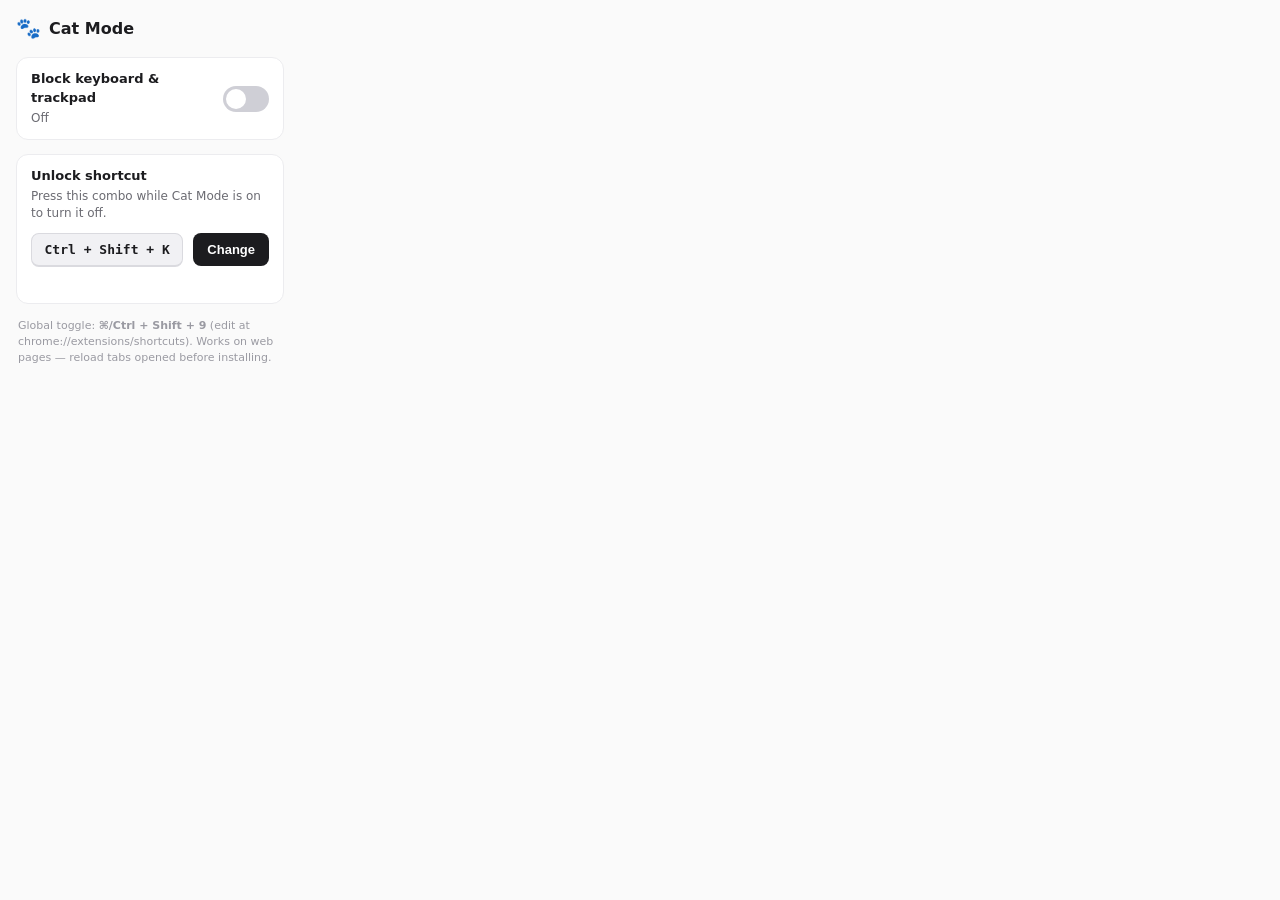
==== popup.html @ 43429c3d "Initial commit: Cat Mode — Keyboard Guard Chrome extension MV3 extension that blocks keyboard/trackp" ====
<!DOCTYPE html>
<html>
<head>
  <meta charset="utf-8" />
  <link rel="stylesheet" href="popup.css" />
</head>
<body>
  <header>
    <span class="paw">🐾</span>
    <h1>Cat Mode</h1>
  </header>

  <div class="row toggle-row">
    <div>
      <div class="label">Block keyboard &amp; trackpad</div>
      <div class="sub" id="status-sub">Off</div>
    </div>
    <label class="switch">
      <input type="checkbox" id="toggle" />
      <span class="slider"></span>
    </label>
  </div>

  <div class="section">
    <div class="label">Unlock shortcut</div>
    <div class="sub">Press this combo while Cat Mode is on to turn it off.</div>
    <div class="combo-row">
      <kbd id="combo-display">Ctrl + Shift + K</kbd>
      <button id="record-btn">Change</button>
    </div>
    <div class="hint" id="record-hint"></div>
  </div>

  <p class="footnote">
    Global toggle: <strong>⌘/Ctrl + Shift + 9</strong> (edit at
    chrome://extensions/shortcuts). Works on web pages — reload tabs opened
    before installing.
  </p>

  <script src="popup.js"></script>
</body>
</html>
---- popup.css ----
* { box-sizing: border-box; }

body {
  width: 300px;
  margin: 0;
  padding: 14px 16px 16px;
  font: 13px/1.45 -apple-system, system-ui, "Segoe UI", sans-serif;
  color: #1c1c1f;
  background: #fafafa;
}

header {
  display: flex;
  align-items: center;
  gap: 8px;
  margin-bottom: 14px;
}
.paw { font-size: 20px; }
h1 { font-size: 16px; margin: 0; font-weight: 700; }

.row { display: flex; align-items: center; justify-content: space-between; }
.label { font-weight: 600; }
.sub { color: #6b6b72; font-size: 12px; margin-top: 2px; }

.toggle-row {
  background: #fff;
  border: 1px solid #ececef;
  border-radius: 12px;
  padding: 12px 14px;
}

.section {
  margin-top: 14px;
  background: #fff;
  border: 1px solid #ececef;
  border-radius: 12px;
  padding: 12px 14px;
}

.combo-row {
  display: flex;
  align-items: center;
  justify-content: space-between;
  gap: 10px;
  margin-top: 10px;
}

kbd {
  flex: 1;
  display: inline-block;
  text-align: center;
  font: 600 13px/1 ui-monospace, Menlo, monospace;
  background: #f1f1f4;
  border: 1px solid #dadadf;
  border-bottom-width: 2px;
  border-radius: 8px;
  padding: 9px 8px;
  color: #1c1c1f;
}
kbd.recording { background: #fff4e0; border-color: #f0b34d; color: #9a5b00; }

button {
  border: none;
  border-radius: 8px;
  padding: 9px 14px;
  font-weight: 600;
  font-size: 13px;
  background: #1c1c1f;
  color: #fff;
  cursor: pointer;
}
button:hover { background: #000; }

.hint { color: #6b6b72; font-size: 12px; margin-top: 8px; min-height: 16px; }
.footnote { color: #9a9aa2; font-size: 11px; margin: 14px 2px 0; }

/* Toggle switch */
.switch { position: relative; display: inline-block; width: 46px; height: 26px; flex: none; }
.switch input { opacity: 0; width: 0; height: 0; }
.slider {
  position: absolute; inset: 0; cursor: pointer;
  background: #cfcfd6; border-radius: 999px; transition: .2s;
}
.slider::before {
  content: ""; position: absolute; height: 20px; width: 20px;
  left: 3px; top: 3px; background: #fff; border-radius: 50%; transition: .2s;
}
.switch input:checked + .slider { background: #e23b3b; }
.switch input:checked + .slider::before { transform: translateX(20px); }
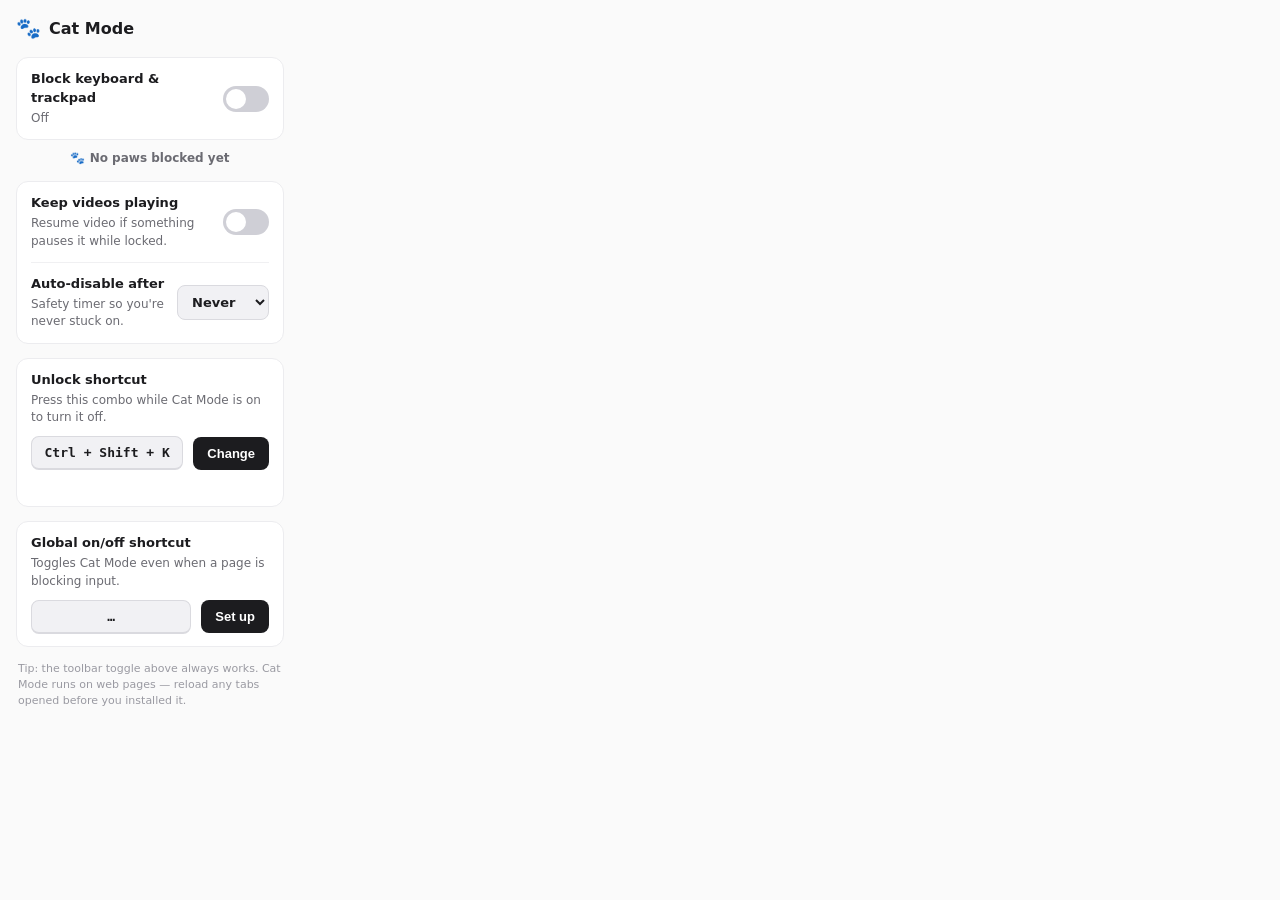
==== commit 7a55be7c: "Enhance Cat Mode functionality and user experience - Introduced a welcome page for first-time users " ====
--- a/popup.html
+++ b/popup.html
@@ -21,6 +21,34 @@
     </label>
   </div>
 
+  <div class="stat" id="blocked-count">🐾 No paws blocked yet</div>
+
+  <div class="section">
+    <div class="row opt-row">
+      <div>
+        <div class="label">Keep videos playing</div>
+        <div class="sub">Resume video if something pauses it while locked.</div>
+      </div>
+      <label class="switch">
+        <input type="checkbox" id="keep-video" />
+        <span class="slider"></span>
+      </label>
+    </div>
+    <div class="row opt-row">
+      <div>
+        <div class="label">Auto-disable after</div>
+        <div class="sub">Safety timer so you're never stuck on.</div>
+      </div>
+      <select id="auto-off">
+        <option value="0">Never</option>
+        <option value="5">5 min</option>
+        <option value="15">15 min</option>
+        <option value="30">30 min</option>
+        <option value="60">1 hour</option>
+      </select>
+    </div>
+  </div>
+
   <div class="section">
     <div class="label">Unlock shortcut</div>
     <div class="sub">Press this combo while Cat Mode is on to turn it off.</div>
@@ -31,10 +59,22 @@
     <div class="hint" id="record-hint"></div>
   </div>
 
+  <div class="section">
+    <div class="label">Global on/off shortcut</div>
+    <div class="sub">Toggles Cat Mode even when a page is blocking input.</div>
+    <div class="combo-row">
+      <kbd id="global-display">…</kbd>
+      <button id="global-btn">Set up</button>
+    </div>
+    <div class="warn" id="global-warn" hidden>
+      ⚠️ No shortcut is assigned on this device. Chrome can't set it
+      automatically — click <strong>Set up</strong> and pick a combo.
+    </div>
+  </div>
+
   <p class="footnote">
-    Global toggle: <strong>⌘/Ctrl + Shift + 9</strong> (edit at
-    chrome://extensions/shortcuts). Works on web pages — reload tabs opened
-    before installing.
+    Tip: the toolbar toggle above always works. Cat Mode runs on web pages —
+    reload any tabs opened before you installed it.
   </p>
 
   <script src="popup.js"></script>
--- a/popup.css
+++ b/popup.css
@@ -74,6 +74,40 @@
 .hint { color: #6b6b72; font-size: 12px; margin-top: 8px; min-height: 16px; }
 .footnote { color: #9a9aa2; font-size: 11px; margin: 14px 2px 0; }
 
+.stat {
+  margin-top: 10px;
+  text-align: center;
+  font-size: 12px;
+  font-weight: 600;
+  color: #6b6b72;
+}
+
+.opt-row { gap: 12px; }
+.opt-row + .opt-row { margin-top: 12px; padding-top: 12px; border-top: 1px solid #f0f0f2; }
+
+select {
+  flex: none;
+  font: 600 13px/1 -apple-system, system-ui, sans-serif;
+  color: #1c1c1f;
+  background: #f1f1f4;
+  border: 1px solid #dadadf;
+  border-radius: 8px;
+  padding: 8px 10px;
+  cursor: pointer;
+}
+
+kbd.unset { background: #fff4e0; border-color: #f0b34d; color: #9a5b00; font-weight: 600; }
+.warn {
+  margin-top: 10px;
+  font-size: 12px;
+  line-height: 1.4;
+  color: #9a5b00;
+  background: #fff4e0;
+  border: 1px solid #f0b34d;
+  border-radius: 8px;
+  padding: 8px 10px;
+}
+
 /* Toggle switch */
 .switch { position: relative; display: inline-block; width: 46px; height: 26px; flex: none; }
 .switch input { opacity: 0; width: 0; height: 0; }
